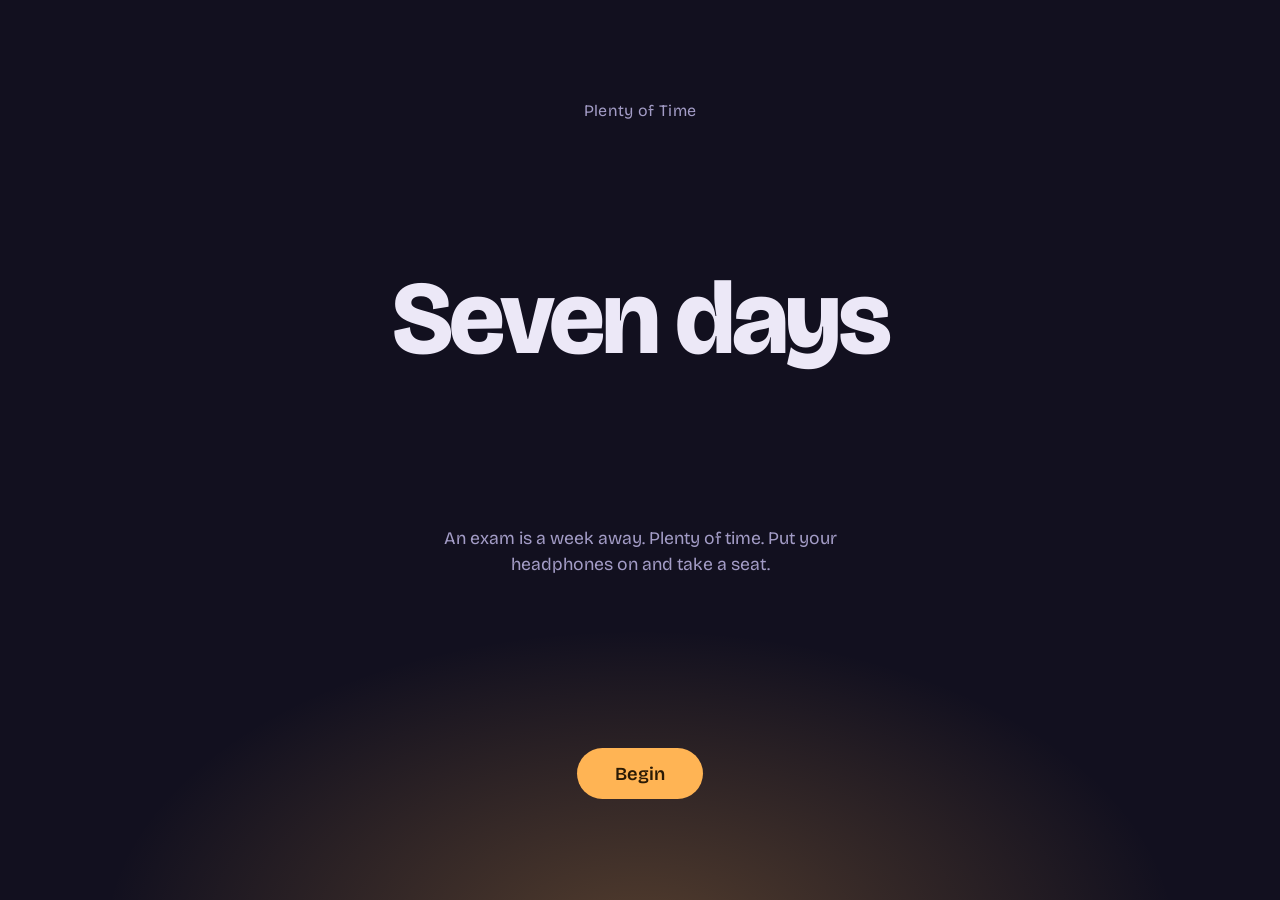
==== soundproject/index.html @ e5c966e9 "Initial commit" ====
<!DOCTYPE html>
<html lang="en">
<head>
  <meta charset="utf-8">
  <meta name="viewport" content="width=device-width, initial-scale=1">
  <title>Plenty of Time · Seven days</title>
  <meta name="description" content="A calm room, a computer, and seven days left until an exam. Page 1 of a simple interactive sound story.">
  <link rel="stylesheet" href="css/style.css">
</head>

<body>

 
  <div id="beginScreen" class="begin-screen">
    <p class="begin-project">Plenty of Time</p>
    <h1 class="begin-title">Seven days</h1>
    <p class="begin-sub">An exam is a week away. Plenty of time. Put your headphones on and take a seat.</p>
    <button id="beginButton" type="button">Begin</button>
  </div>


  <main class="stage" id="stage">

    <img
      class="room-image"
      src="media/room.png"
      alt="A student's bedroom at dusk. He sits at a desk facing a computer. A tear-off calendar on the wall reads seven days to the exam."
      draggable="false"
    >

    <video
      id="gameVideo"
      class="screen-video"
      src="media/game.mp4"
      muted
      loop
      playsinline
      preload="auto"
      aria-label="A simple arcade game playing on the computer screen"
    ></video>

    <!--  button over the computer (monitor + tower area) -->
    <button
      id="computerHotspot"
      class="hotspot hotspot-computer"
      type="button"
      aria-label="Turn the computer on"
      hidden
    ></button>

    <!-- button over the calendar -->
    <button
      id="calendarHotspot"
      class="hotspot hotspot-calendar"
      type="button"
      aria-label="Tear off a page of the calendar"
      hidden
    ></button>

    <div id="calendarNumber" class="calendar-number" aria-hidden="true">7</div>

  </main>

  <p id="caption" class="caption" aria-live="polite"></p>

  <button id="promptButton" class="prompt" type="button" hidden></button>

  <nav class="pager" aria-label="Pages">
    <a href="index.html" aria-current="page">1 · Seven days</a>
    <a href="page2.html">2 · Three days</a>
    <a href="page3.html">3 · The night before</a>
  </nav>

  <script src="js/main.js"></script>
</body>
</html>
---- soundproject/css/style.css ----
@import url('https://fonts.googleapis.com/css2?family=Bricolage+Grotesque:opsz,wght@12..96,400;12..96,600;12..96,800&family=Newsreader:ital,opsz,wght@1,6..72,400&display=swap');

* { box-sizing: border-box; }

html, body {
  height: 100%;
  margin: 0;
}

body {
  background: #12101f;
  color: #ece8f7;
  font-family: 'Bricolage Grotesque', 'Segoe UI', sans-serif;
  overflow: hidden;
}

button {
  font: inherit;
  color: inherit;
  cursor: pointer;
}

a { color: #ffb454; }


.begin-screen {
  position: fixed;
  inset: 0;
  z-index: 100;
  display: grid;
  place-items: center;
  text-align: center;
  padding: 2rem;
  background:
    radial-gradient(60% 50% at 50% 105%, rgba(255, 180, 84, 0.28), transparent 70%),
    #12101f;
  transition: opacity 1s ease, visibility 0s 1s;
}

.begin-screen.is-gone {
  opacity: 0;
  visibility: hidden;
  pointer-events: none;
}

.begin-project {
  margin: 0 0 0.8rem;
  color: #a39cc6;
  letter-spacing: 0.02em;
}

.begin-title {
  margin: 0 0 1.2rem;
  font-weight: 800;
  font-size: clamp(3rem, 9vw, 6.5rem);
  line-height: 0.95;
  letter-spacing: -0.03em;
}

.begin-sub {
  margin: 0 auto 2rem;
  max-width: 28rem;
  color: #a39cc6;
  font-size: 1.1rem;
  line-height: 1.5;
}

#beginButton {
  border: 0;
  border-radius: 999px;
  padding: 0.9rem 2.4rem;
  font-weight: 600;
  font-size: 1.15rem;
  background: #ffb454;
  color: #2a1a05;
}

#beginButton:hover {
  background: #ffc473;
}


.stage {
  position: fixed;
  left: 50%;
  top: 50%;
  width: min(100vw, 177.78vh);
  aspect-ratio: 16 / 9;
  transform: translate(-50%, -50%);
  background: #1d1939;
  overflow: hidden;
}

.room-image {
  position: absolute;
  inset: 0;
  width: 100%;
  height: 100%;
  object-fit: cover;
  display: block;
  user-select: none;
  pointer-events: none;
}


.screen-video {
  position: absolute;
  left: 43.75%;
  top: 30%;
  width: 32.5%;
  height: 32.5%;
  object-fit: cover;
  background: #05040b;
  border-radius: 3px;
  opacity: 0;
  pointer-events: none;
  transition: opacity 0.2s steps(1);
}
body.computer-on .screen-video {
  opacity: 1;
}

.hotspot {
  position: absolute;
  border: 0;
  background: transparent;
  padding: 0;
  cursor: pointer;
}

.hotspot:focus-visible {
  outline: 3px solid #ffb454;
  outline-offset: 2px;
}

.hotspot::after {
  content: '';
  position: absolute;
  inset: -4px;
  border: 3px solid #5df2ff;
  border-radius: 12px;
  opacity: 0.25;
  animation: pulse 1.8s ease-in-out infinite;
  pointer-events: none;
}

.hotspot-calendar::after {
  border-color: #ff4f6a;
}

@keyframes pulse {
  0%, 100% { opacity: 0.2; }
  50% { opacity: 0.9; }
}

.hotspot-computer {
  left: 42%;
  top: 27%;
  width: 42%;
  height: 40%;
}

.hotspot-calendar {
  left: 84.5%;
  top: 11%;
  width: 13%;
  height: 34%;
}


.calendar-number {
  position: absolute;
  left: 85.4%;
  top: 18.5%;
  width: 11.5%;
  height: 16%;
  display: grid;
  place-items: center;
  font-weight: 800;
  font-size: clamp(2.4rem, 7vw, 5.5rem);
  color: #1a1636;
  line-height: 1;
  pointer-events: none;
  background: #ece8f7;
}


/* -- Caption + prompt */

.caption {
  position: fixed;
  left: 50%;
  bottom: 1.6rem;
  transform: translateX(-50%);
  z-index: 40;
  width: min(40rem, 90vw);
  margin: 0;
  text-align: center;
  color: #a39cc6;
  font-size: 1rem;
  min-height: 1.4em;
  pointer-events: none;
  text-shadow: 0 1px 8px rgba(0, 0, 0, 0.8);
  transition: opacity 0.4s ease;
}

.caption.is-story {
  color: #ece8f7;
  font-family: Newsreader, Georgia, serif;
  font-style: italic;
  font-size: clamp(1.2rem, 2.4vw, 1.7rem);
}

.prompt {
  position: fixed;
  left: 50%;
  bottom: 4.2rem;
  transform: translateX(-50%);
  z-index: 45;
  border: 0;
  border-radius: 999px;
  padding: 0.7rem 1.6rem;
  background: #ffb454;
  color: #2a1a05;
  font-weight: 600;
  font-size: 1rem;
}

.prompt:hover {
  background: #ffc473;
}


/* -- Page links (top left) */

.pager {
  position: fixed;
  top: 1rem;
  left: 1rem;
  z-index: 50;
  display: flex;
  flex-wrap: wrap;
  gap: 0.4rem;
}

.pager a {
  color: #a39cc6;
  text-decoration: none;
  font-size: 0.9rem;
  padding: 0.35rem 0.8rem;
  border-radius: 999px;
  background: rgba(18, 16, 31, 0.55);
}

.pager a[aria-current] {
  color: #2a1a05;
  background: #ffb454;
  font-weight: 600;
}

.pager a:hover:not([aria-current]) {
  color: #ece8f7;
}



.stub-stage {
  display: grid;
  place-items: center;
  padding: 2rem;
}

.stub-box {
  max-width: 34rem;
  padding: 1.5rem 1.8rem;
  background: rgba(42, 36, 71, 0.85);
  border-radius: 12px;
  line-height: 1.5;
}

.stub-box h2 {
  margin-top: 0;
}

.stub-box code {
  color: #ffb454;
}
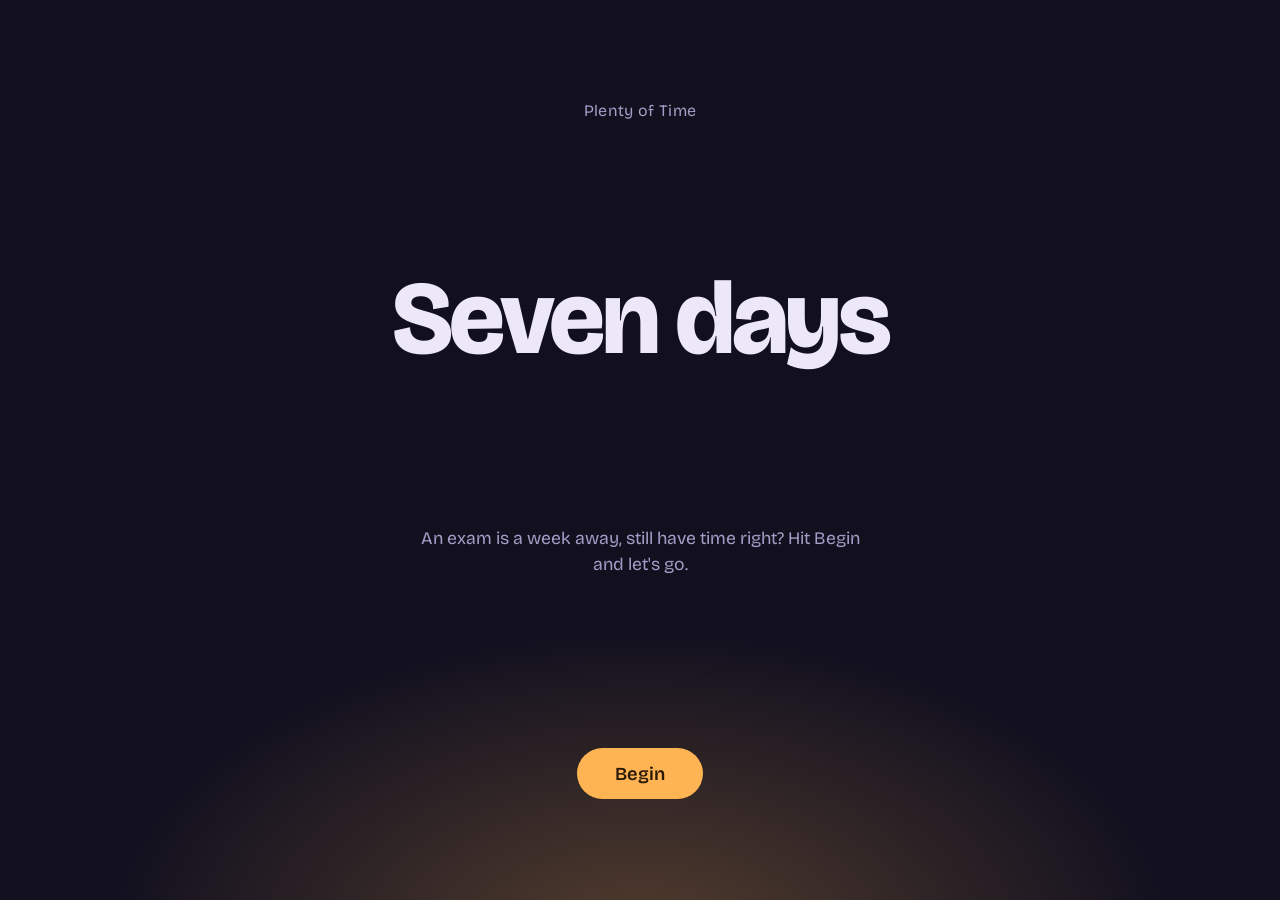
==== commit 4cc3ea12: "changes" ====
--- a/soundproject/index.html
+++ b/soundproject/index.html
@@ -3,7 +3,7 @@
 <head>
   <meta charset="utf-8">
   <meta name="viewport" content="width=device-width, initial-scale=1">
-  <title>Plenty of Time · Seven days</title>
+  <title>A week away to an exam </title>
   <meta name="description" content="A calm room, a computer, and seven days left until an exam. Page 1 of a simple interactive sound story.">
   <link rel="stylesheet" href="css/style.css">
 </head>
@@ -14,7 +14,7 @@
   <div id="beginScreen" class="begin-screen">
     <p class="begin-project">Plenty of Time</p>
     <h1 class="begin-title">Seven days</h1>
-    <p class="begin-sub">An exam is a week away. Plenty of time. Put your headphones on and take a seat.</p>
+    <p class="begin-sub">An exam is a week away, still have time right? Hit Begin and let's go.</p>
     <button id="beginButton" type="button">Begin</button>
   </div>
 
@@ -67,8 +67,8 @@
 
   <nav class="pager" aria-label="Pages">
     <a href="index.html" aria-current="page">1 · Seven days</a>
-    <a href="page2.html">2 · Three days</a>
-    <a href="page3.html">3 · The night before</a>
+    <a href="page2.html">2 · Three days </a>
+    <a href="page3.html">3 ·Exam day</a>
   </nav>
 
   <script src="js/main.js"></script>
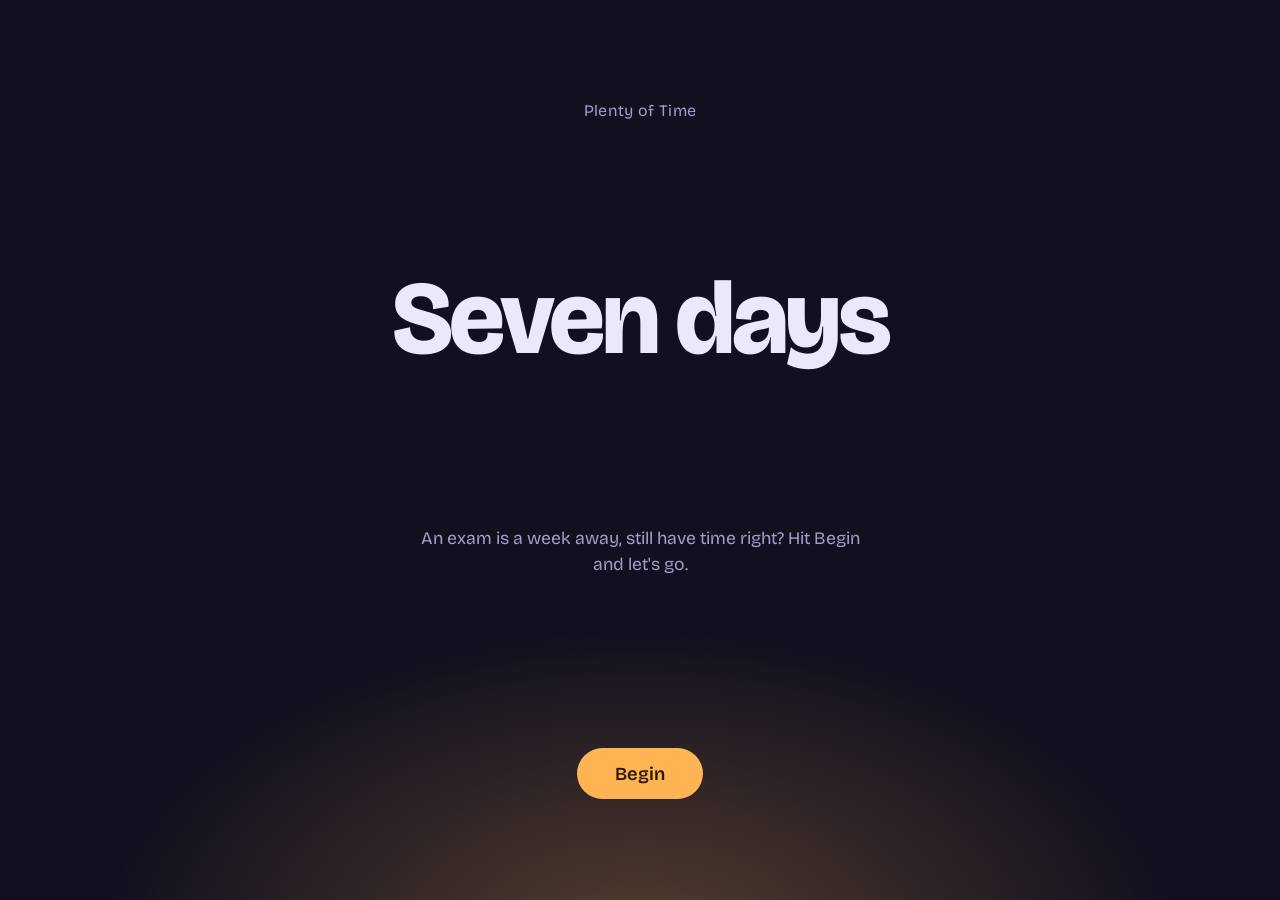
==== commit 2d703619: "Build Scene 2 exam stress sound experience" ====
--- a/soundproject/index.html
+++ b/soundproject/index.html
@@ -67,7 +67,7 @@
 
   <nav class="pager" aria-label="Pages">
     <a href="index.html" aria-current="page">1 · Seven days</a>
-    <a href="page2.html">2 · Three days </a>
+    <a href="page2.html">2 · Two days</a>
     <a href="page3.html">3 ·Exam day</a>
   </nav>
 
--- a/soundproject/css/style.css
+++ b/soundproject/css/style.css
@@ -1,10 +1,11 @@
-
-
 @import url('https://fonts.googleapis.com/css2?family=Bricolage+Grotesque:opsz,wght@12..96,400;12..96,600;12..96,800&family=Newsreader:ital,opsz,wght@1,6..72,400&display=swap');
 
-* { box-sizing: border-box; }
-
-html, body {
+* {
+  box-sizing: border-box;
+}
+
+html,
+body {
   height: 100%;
   margin: 0;
 }
@@ -22,7 +23,9 @@
   cursor: pointer;
 }
 
-a { color: #ffb454; }
+a {
+  color: #ffb454;
+}
 
 
 .begin-screen {
@@ -118,6 +121,7 @@
   pointer-events: none;
   transition: opacity 0.2s steps(1);
 }
+
 body.computer-on .screen-video {
   opacity: 1;
 }
@@ -151,8 +155,15 @@
 }
 
 @keyframes pulse {
-  0%, 100% { opacity: 0.2; }
-  50% { opacity: 0.9; }
+
+  0%,
+  100% {
+    opacity: 0.2;
+  }
+
+  50% {
+    opacity: 0.9;
+  }
 }
 
 .hotspot-computer {
@@ -232,6 +243,109 @@
   background: #ffc473;
 }
 
+/* -- Page 3: Exam Day */
+
+/* Interactive exam area */
+.page3 #examHotspot {
+  position: absolute;
+  left: 43.5%;
+  top: 80%;
+  width: 13%;
+  height: 11%;
+  border: 0;
+  padding: 0;
+  background: transparent;
+  z-index: 10;
+  cursor: pointer;
+  opacity: 0;
+  pointer-events: none;
+  transition: opacity 2s ease-in-out;
+}
+
+
+/* Glow around the paper and pen */
+.page3 #examHotspot::after {
+  content: '';
+  position: absolute;
+  inset: 0;
+  border-radius: 12px;
+  background: transparent;
+  border: 2px solid rgba(255, 210, 110, 0.95);
+  box-shadow:
+    0 0 10px rgba(255, 180, 84, 0.8),
+    0 0 22px rgba(255, 180, 84, 0.5),
+    inset 0 0 8px rgba(255, 180, 84, 0.2);
+  animation: examGlow 1.8s ease-in-out infinite;
+  pointer-events: none;
+}
+
+.page3 #examHotspot.is-active {
+  opacity: 1;
+  pointer-events: auto;
+}
+
+@keyframes examGlow {
+
+  0%,
+  100% {
+    opacity: 0.4;
+  }
+
+  50% {
+    opacity: 1;
+  }
+}
+
+/* Separate exam paper */
+.page3 #examPaper {
+  position: absolute;
+  left: 42%;
+  top: 81%;
+  width: 13%;
+  height: auto;
+  z-index: 20;
+  opacity: 0;
+  pointer-events: none;
+  user-select: none;
+  transition: opacity 0.4s ease;
+}
+
+.page3 #examPaper.is-visible {
+  opacity: 1;
+  pointer-events: auto;
+  cursor: grab;
+  touch-action: none;
+}
+
+/* Teacher standing beside the desk */
+.page3 #teacher {
+  position: absolute;
+  left: 63%;
+  top: 43%;
+  width: 15%;
+  height: auto;
+  z-index: 4;
+  opacity: 0;
+  pointer-events: none;
+  user-select: none;
+  transition: opacity 0.5s ease;
+}
+
+/* Show the teacher during submission */
+.page3 #teacher.is-visible {
+  opacity: 1;
+}
+
+/* Drag and ending transitions */
+
+.page3 #stage {
+  opacity: 1;
+  transition: opacity 0.8s ease;
+}
+
+.page3 #examPaper {
+  touch-action: none;
+}
 
 /* -- Page links (top left) */
 
@@ -264,8 +378,6 @@
   color: #ece8f7;
 }
 
-
-
 .stub-stage {
   display: grid;
   place-items: center;
@@ -286,4 +398,4 @@
 
 .stub-box code {
   color: #ffb454;
-}
+}
